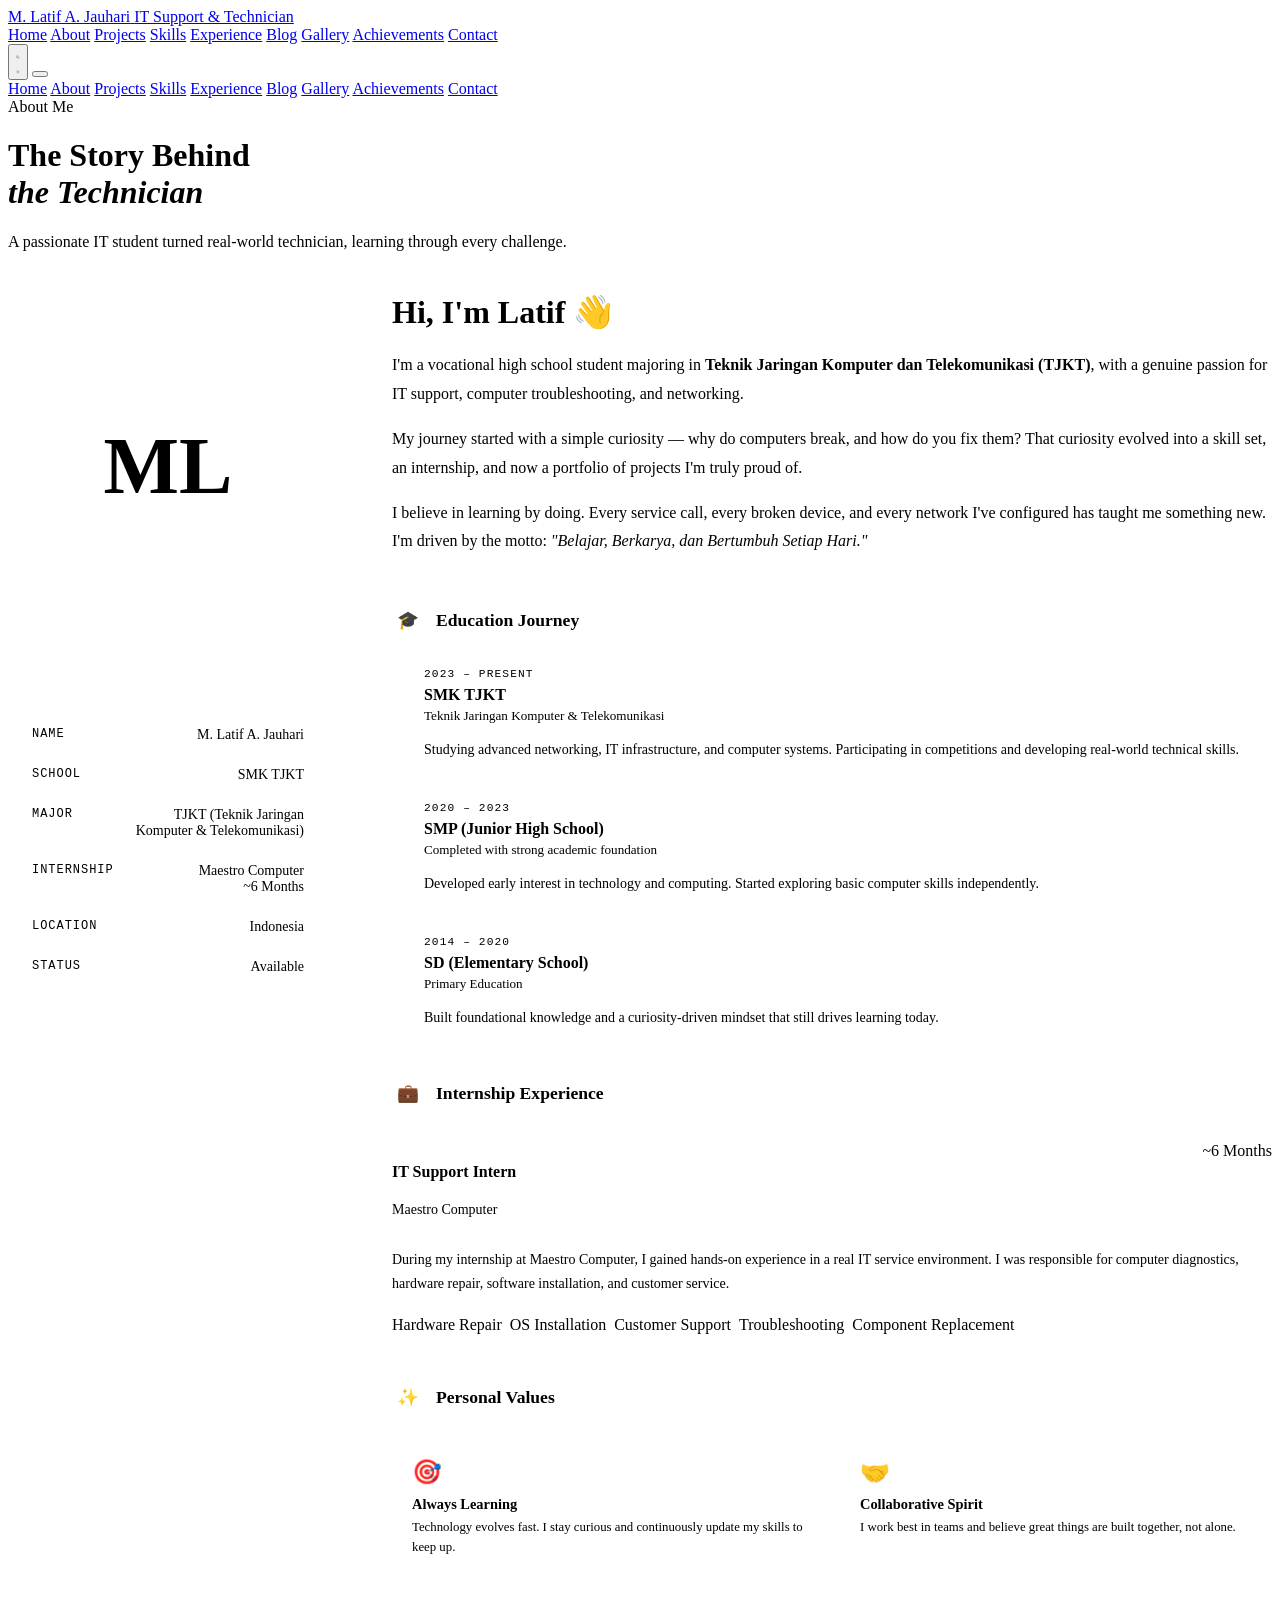
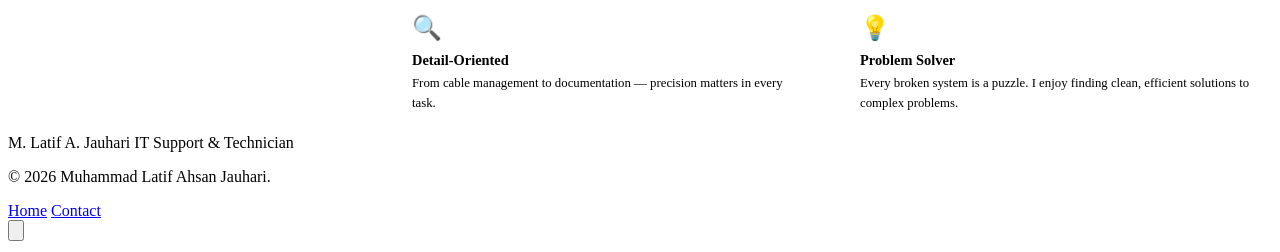
==== about.html @ ea079a69 "Create about.html" ====
<!DOCTYPE html>
<html lang="id" data-theme="dark">
<head>
  <meta charset="UTF-8" />
  <meta name="viewport" content="width=device-width, initial-scale=1.0" />
  <title>About — Muhammad Latif Ahsan Jauhari</title>
  <link rel="stylesheet" href="assets/css/style.css" />
  <link rel="stylesheet" href="assets/css/animations.css" />
  <link rel="stylesheet" href="assets/css/theme.css" />
  <link rel="stylesheet" href="assets/css/responsive.css" />
  <script src="assets/js/theme.js"></script>
  <style>
    .about-grid {
      display: grid;
      grid-template-columns: 320px 1fr;
      gap: 4rem;
      align-items: start;
    }

    .about-image-wrap {
      position: sticky;
      top: 6rem;
    }

    .about-avatar {
      width: 100%;
      aspect-ratio: 4/5;
      background: linear-gradient(135deg, var(--bg-tertiary), var(--bg-secondary));
      border-radius: var(--radius-xl);
      border: 1px solid var(--border-subtle);
      display: flex;
      align-items: center;
      justify-content: center;
      font-family: 'Cormorant Garamond', serif;
      font-size: 5rem;
      font-weight: 600;
      color: var(--accent-blue);
      margin-bottom: 1.5rem;
      box-shadow: var(--shadow-md), 0 0 40px var(--accent-blue-glow);
    }

    .about-quick-info {
      background: var(--bg-card);
      border: 1px solid var(--border-subtle);
      border-radius: var(--radius-lg);
      padding: 1.5rem;
    }

    .info-row {
      display: flex;
      justify-content: space-between;
      align-items: flex-start;
      padding: 0.75rem 0;
      border-bottom: 1px solid var(--border-subtle);
    }

    .info-row:last-child { border-bottom: none; }

    .info-label {
      font-size: 0.75rem;
      color: var(--text-muted);
      text-transform: uppercase;
      letter-spacing: 0.08em;
      font-family: 'DM Mono', monospace;
    }

    .info-value {
      font-size: 0.875rem;
      color: var(--text-primary);
      font-weight: 500;
      text-align: right;
    }

    /* Timeline */
    .timeline {
      position: relative;
      padding-left: 2rem;
    }

    .timeline::before {
      content: '';
      position: absolute;
      left: 0.5rem;
      top: 0;
      bottom: 0;
      width: 1px;
      background: var(--border-subtle);
    }

    .timeline-item {
      position: relative;
      margin-bottom: 2.5rem;
    }

    .timeline-item::before {
      content: '';
      position: absolute;
      left: -1.65rem;
      top: 0.35rem;
      width: 10px;
      height: 10px;
      border-radius: 50%;
      background: var(--accent-blue);
      border: 2px solid var(--bg-primary);
      box-shadow: 0 0 12px var(--accent-blue-glow);
    }

    .timeline-date {
      font-family: 'DM Mono', monospace;
      font-size: 0.7rem;
      letter-spacing: 0.1em;
      color: var(--accent-blue);
      text-transform: uppercase;
      margin-bottom: 0.375rem;
    }

    .timeline-title {
      font-size: 1rem;
      font-weight: 600;
      color: var(--text-primary);
      margin-bottom: 0.25rem;
    }

    .timeline-sub {
      font-size: 0.82rem;
      color: var(--text-secondary);
      margin-bottom: 0.625rem;
    }

    .timeline-desc {
      font-size: 0.875rem;
      color: var(--text-secondary);
      line-height: 1.7;
    }

    /* Values */
    .values-grid {
      display: grid;
      grid-template-columns: repeat(2, 1fr);
      gap: 1rem;
    }

    .value-card {
      background: var(--bg-card);
      border: 1px solid var(--border-subtle);
      border-radius: var(--radius-md);
      padding: 1.25rem;
      transition: all var(--transition-smooth);
    }

    .value-card:hover {
      border-color: var(--border-accent);
      transform: translateY(-3px);
    }

    .value-icon {
      font-size: 1.5rem;
      margin-bottom: 0.625rem;
    }

    .value-title {
      font-size: 0.9rem;
      font-weight: 600;
      color: var(--text-primary);
      margin-bottom: 0.25rem;
    }

    .value-desc {
      font-size: 0.8rem;
      color: var(--text-secondary);
      line-height: 1.6;
    }

    @media (max-width: 1024px) {
      .about-grid { grid-template-columns: 1fr; }
      .about-image-wrap { position: static; }
      .about-avatar { max-width: 320px; margin: 0 auto 1.5rem; }
    }

    @media (max-width: 540px) {
      .values-grid { grid-template-columns: 1fr; }
    }
  </style>
</head>
<body>

  <div class="scroll-progress" id="scrollProgress"></div>

  <!-- NAVBAR -->
  <nav class="navbar" id="navbar">
    <div class="navbar-inner">
      <a href="index.html" class="navbar-logo">
        <span class="logo-name">M. Latif A. Jauhari</span>
        <span class="logo-title">IT Support & Technician</span>
      </a>
      <div class="navbar-menu">
        <a href="index.html" class="nav-link">Home</a>
        <a href="about.html" class="nav-link active">About</a>
        <a href="projects.html" class="nav-link">Projects</a>
        <a href="skills.html" class="nav-link">Skills</a>
        <a href="experience.html" class="nav-link">Experience</a>
        <a href="blog.html" class="nav-link">Blog</a>
        <a href="gallery.html" class="nav-link">Gallery</a>
        <a href="achievements.html" class="nav-link">Achievements</a>
        <a href="contact.html" class="nav-link">Contact</a>
      </div>
      <div class="navbar-actions">
        <button class="theme-toggle" aria-label="Toggle theme">
          <svg class="icon-moon" viewBox="0 0 24 24" fill="none" stroke="currentColor" stroke-width="1.5"><path d="M21 12.79A9 9 0 1 1 11.21 3 7 7 0 0 0 21 12.79z"/></svg>
          <svg class="icon-sun" viewBox="0 0 24 24" fill="none" stroke="currentColor" stroke-width="1.5"><circle cx="12" cy="12" r="5"/><line x1="12" y1="1" x2="12" y2="3"/><line x1="12" y1="21" x2="12" y2="23"/><line x1="4.22" y1="4.22" x2="5.64" y2="5.64"/><line x1="18.36" y1="18.36" x2="19.78" y2="19.78"/><line x1="1" y1="12" x2="3" y2="12"/><line x1="21" y1="12" x2="23" y2="12"/><line x1="4.22" y1="19.78" x2="5.64" y2="18.36"/><line x1="18.36" y1="5.64" x2="19.78" y2="4.22"/></svg>
        </button>
        <button class="hamburger" id="hamburger"><span></span><span></span><span></span></button>
      </div>
    </div>
  </nav>

  <div class="mobile-menu" id="mobileMenu">
    <a href="index.html" class="mobile-nav-link">Home</a>
    <a href="about.html" class="mobile-nav-link active">About</a>
    <a href="projects.html" class="mobile-nav-link">Projects</a>
    <a href="skills.html" class="mobile-nav-link">Skills</a>
    <a href="experience.html" class="mobile-nav-link">Experience</a>
    <a href="blog.html" class="mobile-nav-link">Blog</a>
    <a href="gallery.html" class="mobile-nav-link">Gallery</a>
    <a href="achievements.html" class="mobile-nav-link">Achievements</a>
    <a href="contact.html" class="mobile-nav-link">Contact</a>
  </div>

  <!-- PAGE HEADER -->
  <div class="page-header">
    <div class="container">
      <span class="page-header-eyebrow">About Me</span>
      <h1 class="page-header-title">The Story Behind<br /><em>the Technician</em></h1>
      <p class="page-header-subtitle">A passionate IT student turned real-world technician, learning through every challenge.</p>
    </div>
  </div>

  <!-- MAIN CONTENT -->
  <section class="section">
    <div class="container">
      <div class="about-grid">

        <!-- LEFT: Image + Quick Info -->
        <div class="about-image-wrap reveal">
          <div class="about-avatar">ML</div>

          <div class="about-quick-info">
            <div class="info-row">
              <span class="info-label">Name</span>
              <span class="info-value">M. Latif A. Jauhari</span>
            </div>
            <div class="info-row">
              <span class="info-label">School</span>
              <span class="info-value">SMK TJKT</span>
            </div>
            <div class="info-row">
              <span class="info-label">Major</span>
              <span class="info-value">TJKT (Teknik Jaringan<br/>Komputer & Telekomunikasi)</span>
            </div>
            <div class="info-row">
              <span class="info-label">Internship</span>
              <span class="info-value">Maestro Computer<br/>~6 Months</span>
            </div>
            <div class="info-row">
              <span class="info-label">Location</span>
              <span class="info-value">Indonesia</span>
            </div>
            <div class="info-row">
              <span class="info-label">Status</span>
              <span class="info-value">
                <span class="badge">Available</span>
              </span>
            </div>
          </div>
        </div>

        <!-- RIGHT: Content -->
        <div>
          <!-- Introduction -->
          <div class="reveal" style="margin-bottom:3rem;">
            <h2 style="font-family:'Cormorant Garamond',serif;font-size:2rem;font-weight:600;color:var(--text-primary);margin-bottom:1.25rem;">Hi, I'm Latif 👋</h2>
            <p style="color:var(--text-secondary);line-height:1.8;margin-bottom:1rem;font-size:1rem;">
              I'm a vocational high school student majoring in <strong style="color:var(--text-primary);">Teknik Jaringan Komputer dan Telekomunikasi (TJKT)</strong>, with a genuine passion for IT support, computer troubleshooting, and networking.
            </p>
            <p style="color:var(--text-secondary);line-height:1.8;margin-bottom:1rem;font-size:1rem;">
              My journey started with a simple curiosity — why do computers break, and how do you fix them? That curiosity evolved into a skill set, an internship, and now a portfolio of projects I'm truly proud of.
            </p>
            <p style="color:var(--text-secondary);line-height:1.8;font-size:1rem;">
              I believe in learning by doing. Every service call, every broken device, and every network I've configured has taught me something new. I'm driven by the motto: <em style="color:var(--accent-blue);">"Belajar, Berkarya, dan Bertumbuh Setiap Hari."</em>
            </p>
          </div>

          <div class="divider"></div>

          <!-- Education Timeline -->
          <div class="reveal" style="margin-bottom:3rem;">
            <h3 style="font-size:1.1rem;font-weight:600;color:var(--text-primary);margin-bottom:2rem;display:flex;align-items:center;gap:0.75rem;">
              <span style="width:32px;height:32px;background:var(--accent-blue-dim);border-radius:8px;display:flex;align-items:center;justify-content:center;">🎓</span>
              Education Journey
            </h3>
            <div class="timeline">
              <div class="timeline-item">
                <div class="timeline-date">2023 – Present</div>
                <div class="timeline-title">SMK TJKT</div>
                <div class="timeline-sub">Teknik Jaringan Komputer & Telekomunikasi</div>
                <p class="timeline-desc">Studying advanced networking, IT infrastructure, and computer systems. Participating in competitions and developing real-world technical skills.</p>
              </div>
              <div class="timeline-item">
                <div class="timeline-date">2020 – 2023</div>
                <div class="timeline-title">SMP (Junior High School)</div>
                <div class="timeline-sub">Completed with strong academic foundation</div>
                <p class="timeline-desc">Developed early interest in technology and computing. Started exploring basic computer skills independently.</p>
              </div>
              <div class="timeline-item">
                <div class="timeline-date">2014 – 2020</div>
                <div class="timeline-title">SD (Elementary School)</div>
                <div class="timeline-sub">Primary Education</div>
                <p class="timeline-desc">Built foundational knowledge and a curiosity-driven mindset that still drives learning today.</p>
              </div>
            </div>
          </div>

          <div class="divider"></div>

          <!-- Internship -->
          <div class="reveal" style="margin-bottom:3rem;">
            <h3 style="font-size:1.1rem;font-weight:600;color:var(--text-primary);margin-bottom:2rem;display:flex;align-items:center;gap:0.75rem;">
              <span style="width:32px;height:32px;background:var(--accent-blue-dim);border-radius:8px;display:flex;align-items:center;justify-content:center;">💼</span>
              Internship Experience
            </h3>
            <div class="card" style="border-color:var(--border-accent);">
              <div style="display:flex;justify-content:space-between;align-items:flex-start;flex-wrap:wrap;gap:1rem;margin-bottom:1rem;">
                <div>
                  <h4 style="font-size:1rem;font-weight:600;color:var(--text-primary);">IT Support Intern</h4>
                  <p style="font-size:0.875rem;color:var(--accent-blue);font-weight:500;">Maestro Computer</p>
                </div>
                <span class="badge badge-warm">~6 Months</span>
              </div>
              <p style="font-size:0.875rem;color:var(--text-secondary);line-height:1.7;margin-bottom:1.25rem;">
                During my internship at Maestro Computer, I gained hands-on experience in a real IT service environment. I was responsible for computer diagnostics, hardware repair, software installation, and customer service.
              </p>
              <div style="display:flex;flex-wrap:wrap;gap:0.5rem;">
                <span class="badge">Hardware Repair</span>
                <span class="badge">OS Installation</span>
                <span class="badge">Customer Support</span>
                <span class="badge">Troubleshooting</span>
                <span class="badge">Component Replacement</span>
              </div>
            </div>
          </div>

          <div class="divider"></div>

          <!-- Personal Values -->
          <div class="reveal">
            <h3 style="font-size:1.1rem;font-weight:600;color:var(--text-primary);margin-bottom:1.5rem;display:flex;align-items:center;gap:0.75rem;">
              <span style="width:32px;height:32px;background:var(--accent-blue-dim);border-radius:8px;display:flex;align-items:center;justify-content:center;">✨</span>
              Personal Values
            </h3>
            <div class="values-grid">
              <div class="value-card">
                <div class="value-icon">🎯</div>
                <div class="value-title">Always Learning</div>
                <div class="value-desc">Technology evolves fast. I stay curious and continuously update my skills to keep up.</div>
              </div>
              <div class="value-card">
                <div class="value-icon">🤝</div>
                <div class="value-title">Collaborative Spirit</div>
                <div class="value-desc">I work best in teams and believe great things are built together, not alone.</div>
              </div>
              <div class="value-card">
                <div class="value-icon">🔍</div>
                <div class="value-title">Detail-Oriented</div>
                <div class="value-desc">From cable management to documentation — precision matters in every task.</div>
              </div>
              <div class="value-card">
                <div class="value-icon">💡</div>
                <div class="value-title">Problem Solver</div>
                <div class="value-desc">Every broken system is a puzzle. I enjoy finding clean, efficient solutions to complex problems.</div>
              </div>
            </div>
          </div>
        </div>
      </div>
    </div>
  </section>

  <!-- FOOTER -->
  <footer class="footer">
    <div class="container">
      <div class="footer-inner">
        <div class="navbar-logo">
          <span class="logo-name">M. Latif A. Jauhari</span>
          <span class="logo-title">IT Support & Technician</span>
        </div>
        <p class="footer-copy">© 2026 Muhammad Latif Ahsan Jauhari.</p>
        <div class="footer-links">
          <a href="index.html">Home</a>
          <a href="contact.html">Contact</a>
        </div>
      </div>
    </div>
  </footer>

  <button class="back-to-top" id="backToTop" aria-label="Back to top">
    <svg viewBox="0 0 24 24" fill="none" stroke="currentColor" stroke-width="2"><path d="M18 15l-6-6-6 6"/></svg>
  </button>

  <script src="assets/js/navbar.js"></script>
  <script src="assets/js/main.js"></script>
  <script src="assets/js/theme.js"></script>
</body>
</html>
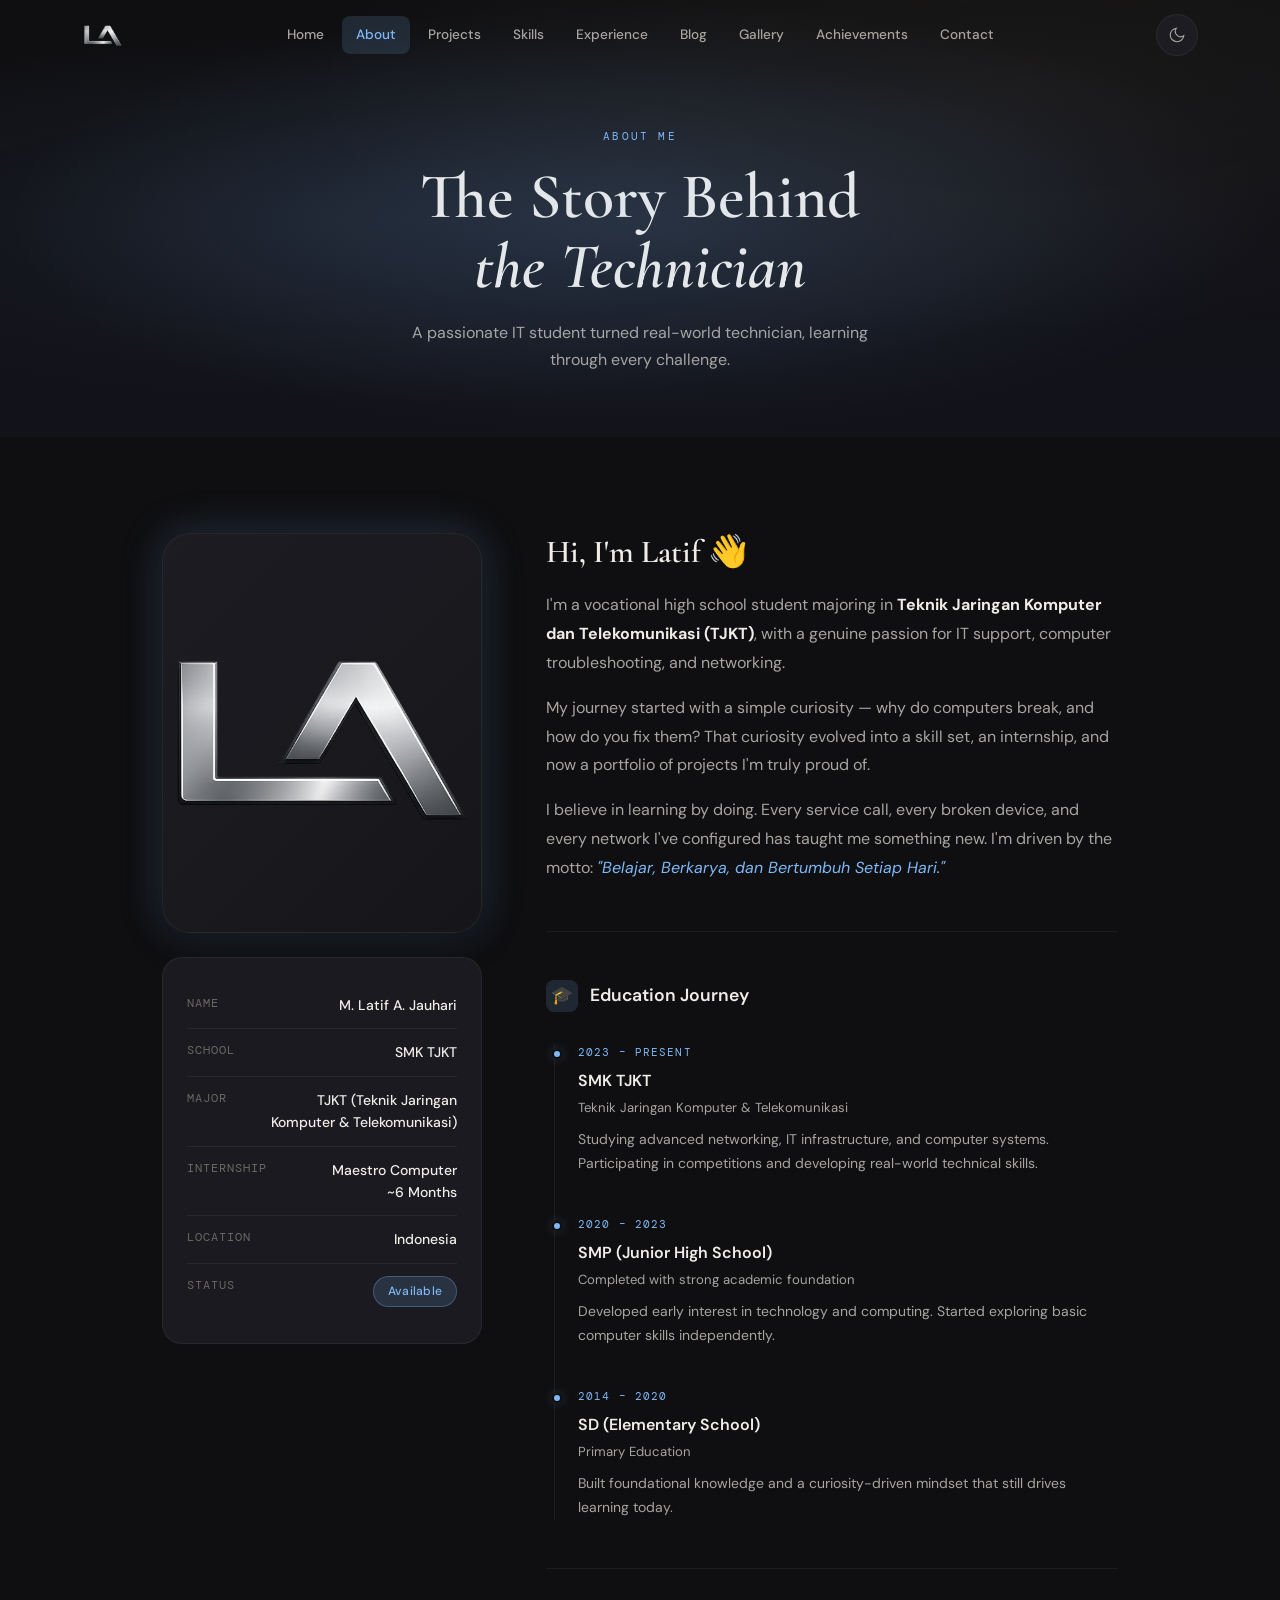
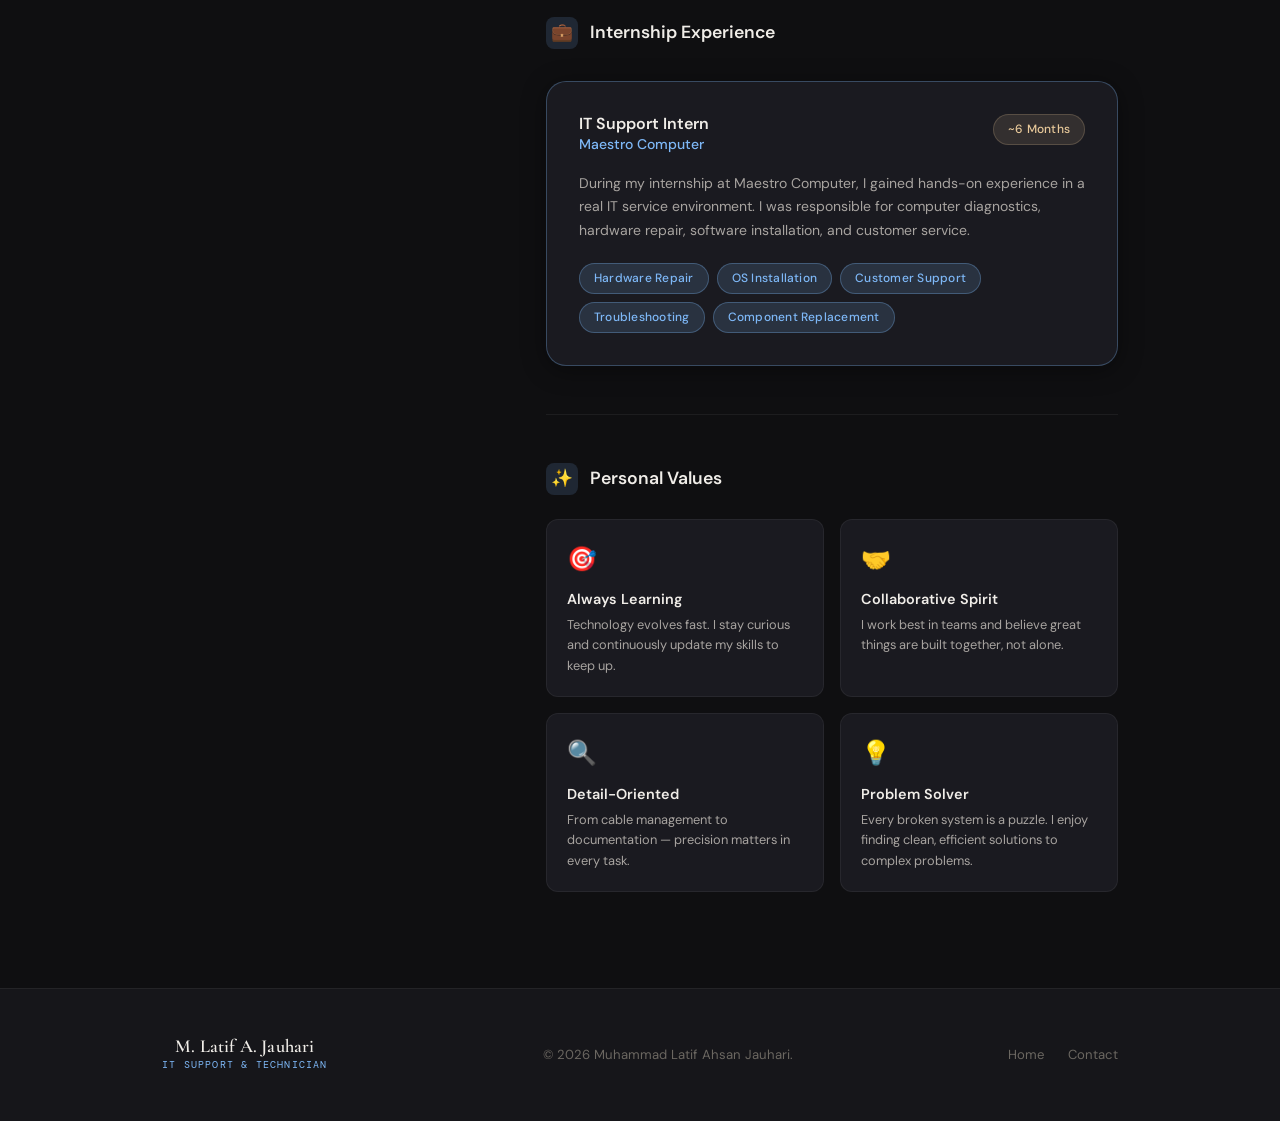
==== commit 471f5b52: "Update about.html" ====
--- a/about.html
+++ b/about.html
@@ -190,8 +190,7 @@
   <nav class="navbar" id="navbar">
     <div class="navbar-inner">
       <a href="index.html" class="navbar-logo">
-        <span class="logo-name">M. Latif A. Jauhari</span>
-        <span class="logo-title">IT Support & Technician</span>
+         <img src="assets/img/logo.png" alt="LA Logo" class="navbar-logo-img">
       </a>
       <div class="navbar-menu">
         <a href="index.html" class="nav-link">Home</a>
@@ -242,8 +241,9 @@
 
         <!-- LEFT: Image + Quick Info -->
         <div class="about-image-wrap reveal">
-          <div class="about-avatar">ML</div>
-
+          <div class="about-avatar">
+               <img src="assets/img/logo.png" alt="Muhammad Latif Ahsan Jauhari">
+          </div>
           <div class="about-quick-info">
             <div class="info-row">
               <span class="info-label">Name</span>
--- a/assets/css/style.css
+++ b/assets/css/style.css
@@ -0,0 +1,1011 @@
+/* ============================================
+   STYLE.CSS - Base & Components
+   Muhammad Latif Ahsan Jauhari Portfolio
+============================================ */
+
+@import url('https://fonts.googleapis.com/css2?family=Cormorant+Garamond:ital,wght@0,300;0,400;0,500;0,600;0,700;1,300;1,400&family=DM+Sans:ital,opsz,wght@0,9..40,300;0,9..40,400;0,9..40,500;0,9..40,600;1,9..40,300&family=DM+Mono:wght@300;400;500&display=swap');
+
+/* ============================================
+   CSS VARIABLES
+============================================ */
+:root {
+  /* Dark Mode (Default) */
+  --bg-primary: #0f0f11;
+  --bg-secondary: #16161a;
+  --bg-tertiary: #1c1c22;
+  --bg-card: #1a1a20;
+  --bg-glass: rgba(26, 26, 32, 0.7);
+
+  --text-primary: #f0ede8;
+  --text-secondary: #a8a4a0;
+  --text-muted: #6b6761;
+  --text-accent: #7eb8f7;
+
+  --accent-blue: #7eb8f7;
+  --accent-blue-dim: rgba(126, 184, 247, 0.15);
+  --accent-blue-glow: rgba(126, 184, 247, 0.25);
+  --accent-warm: #e8c99a;
+  --accent-warm-dim: rgba(232, 201, 154, 0.12);
+
+  --border-subtle: rgba(255, 255, 255, 0.06);
+  --border-medium: rgba(255, 255, 255, 0.1);
+  --border-accent: rgba(126, 184, 247, 0.3);
+
+  --shadow-sm: 0 2px 12px rgba(0, 0, 0, 0.3);
+  --shadow-md: 0 8px 32px rgba(0, 0, 0, 0.4);
+  --shadow-lg: 0 20px 60px rgba(0, 0, 0, 0.5);
+  --shadow-accent: 0 0 40px rgba(126, 184, 247, 0.1);
+  --shadow-card: 0 4px 24px rgba(0, 0, 0, 0.4);
+
+  --gradient-hero: radial-gradient(ellipse at 30% 50%, rgba(126, 184, 247, 0.08) 0%, transparent 60%),
+                   radial-gradient(ellipse at 80% 20%, rgba(232, 201, 154, 0.05) 0%, transparent 50%),
+                   linear-gradient(180deg, #0f0f11 0%, #12121a 100%);
+  --gradient-card: linear-gradient(135deg, rgba(255,255,255,0.04) 0%, rgba(255,255,255,0.01) 100%);
+  --gradient-accent: linear-gradient(135deg, #7eb8f7, #a8d4ff);
+
+  --navbar-bg: rgba(15, 15, 17, 0.85);
+  --blur-strength: blur(20px);
+  --radius-sm: 8px;
+  --radius-md: 12px;
+  --radius-lg: 20px;
+  --radius-xl: 28px;
+
+  --transition-fast: 0.2s cubic-bezier(0.4, 0, 0.2, 1);
+  --transition-smooth: 0.4s cubic-bezier(0.4, 0, 0.2, 1);
+  --transition-slow: 0.6s cubic-bezier(0.4, 0, 0.2, 1);
+}
+
+[data-theme="light"] {
+  --bg-primary: #fafafa;
+  --bg-secondary: #f4f4f6;
+  --bg-tertiary: #ededf0;
+  --bg-card: #ffffff;
+  --bg-glass: rgba(255, 255, 255, 0.8);
+
+  --text-primary: #1a1a24;
+  --text-secondary: #5c5c6e;
+  --text-muted: #9898a8;
+  --text-accent: #2c7be5;
+
+  --accent-blue: #2c7be5;
+  --accent-blue-dim: rgba(44, 123, 229, 0.08);
+  --accent-blue-glow: rgba(44, 123, 229, 0.15);
+  --accent-warm: #b8872a;
+  --accent-warm-dim: rgba(184, 135, 42, 0.08);
+
+  --border-subtle: rgba(0, 0, 0, 0.06);
+  --border-medium: rgba(0, 0, 0, 0.1);
+  --border-accent: rgba(44, 123, 229, 0.25);
+
+  --shadow-sm: 0 2px 12px rgba(0, 0, 0, 0.06);
+  --shadow-md: 0 8px 32px rgba(0, 0, 0, 0.1);
+  --shadow-lg: 0 20px 60px rgba(0, 0, 0, 0.12);
+  --shadow-accent: 0 0 40px rgba(44, 123, 229, 0.08);
+  --shadow-card: 0 4px 24px rgba(0, 0, 0, 0.08), 0 1px 4px rgba(0,0,0,0.04);
+
+  --gradient-hero: radial-gradient(ellipse at 30% 50%, rgba(44, 123, 229, 0.06) 0%, transparent 60%),
+                   radial-gradient(ellipse at 80% 20%, rgba(184, 135, 42, 0.04) 0%, transparent 50%),
+                   linear-gradient(180deg, #fafafa 0%, #f4f4f6 100%);
+  --gradient-card: linear-gradient(135deg, rgba(255,255,255,0.9) 0%, rgba(255,255,255,0.6) 100%);
+  --gradient-accent: linear-gradient(135deg, #2c7be5, #5b9ef7);
+
+  --navbar-bg: rgba(250, 250, 250, 0.9);
+}
+
+/* ============================================
+   RESET & BASE
+============================================ */
+*, *::before, *::after {
+  box-sizing: border-box;
+  margin: 0;
+  padding: 0;
+}
+
+html {
+  scroll-behavior: smooth;
+  font-size: 16px;
+  -webkit-text-size-adjust: 100%;
+}
+
+body {
+  font-family: 'DM Sans', sans-serif;
+  background-color: var(--bg-primary);
+  color: var(--text-primary);
+  line-height: 1.6;
+  overflow-x: hidden;
+  transition: background-color var(--transition-smooth), color var(--transition-smooth);
+  -webkit-font-smoothing: antialiased;
+  -moz-osx-font-smoothing: grayscale;
+}
+
+body.no-scroll { overflow: hidden; }
+
+img {
+  max-width: 100%;
+  height: auto;
+  display: block;
+}
+
+a {
+  color: inherit;
+  text-decoration: none;
+}
+
+ul, ol { list-style: none; }
+
+button {
+  cursor: pointer;
+  border: none;
+  background: none;
+  font-family: inherit;
+}
+
+input, textarea, select {
+  font-family: inherit;
+}
+
+/* ============================================
+   TYPOGRAPHY
+============================================ */
+.font-display {
+  font-family: 'Cormorant Garamond', Georgia, serif;
+}
+
+.font-mono {
+  font-family: 'DM Mono', monospace;
+}
+
+h1, h2, h3, h4, h5 {
+  line-height: 1.2;
+  font-weight: 600;
+}
+
+.text-xs { font-size: 0.75rem; }
+.text-sm { font-size: 0.875rem; }
+.text-base { font-size: 1rem; }
+.text-lg { font-size: 1.125rem; }
+.text-xl { font-size: 1.25rem; }
+.text-2xl { font-size: 1.5rem; }
+.text-3xl { font-size: 1.875rem; }
+.text-4xl { font-size: 2.25rem; }
+.text-5xl { font-size: 3rem; }
+.text-6xl { font-size: 3.75rem; }
+
+/* ============================================
+   LAYOUT UTILITIES
+============================================ */
+.container {
+  max-width: 1180px;
+  margin: 0 auto;
+  padding: 0 2rem;
+}
+
+.container-sm {
+  max-width: 780px;
+  margin: 0 auto;
+  padding: 0 2rem;
+}
+
+.section {
+  padding: 6rem 0;
+}
+
+.section-sm { padding: 4rem 0; }
+
+.grid-2 {
+  display: grid;
+  grid-template-columns: repeat(2, 1fr);
+  gap: 2rem;
+}
+
+.grid-3 {
+  display: grid;
+  grid-template-columns: repeat(3, 1fr);
+  gap: 2rem;
+}
+
+.grid-4 {
+  display: grid;
+  grid-template-columns: repeat(4, 1fr);
+  gap: 1.5rem;
+}
+
+.flex { display: flex; }
+.flex-center { display: flex; align-items: center; justify-content: center; }
+.flex-between { display: flex; align-items: center; justify-content: space-between; }
+.flex-col { display: flex; flex-direction: column; }
+.gap-1 { gap: 0.5rem; }
+.gap-2 { gap: 1rem; }
+.gap-3 { gap: 1.5rem; }
+.gap-4 { gap: 2rem; }
+
+.text-center { text-align: center; }
+.text-right { text-align: right; }
+
+/* ============================================
+   SECTION HEADER
+============================================ */
+.section-header {
+  text-align: center;
+  margin-bottom: 4rem;
+}
+
+.section-eyebrow {
+  font-family: 'DM Mono', monospace;
+  font-size: 0.75rem;
+  font-weight: 500;
+  letter-spacing: 0.15em;
+  text-transform: uppercase;
+  color: var(--accent-blue);
+  margin-bottom: 1rem;
+  display: block;
+}
+
+.section-title {
+  font-family: 'Cormorant Garamond', serif;
+  font-size: clamp(2rem, 4vw, 3rem);
+  font-weight: 600;
+  color: var(--text-primary);
+  margin-bottom: 1rem;
+  line-height: 1.2;
+}
+
+.section-subtitle {
+  font-size: 1rem;
+  color: var(--text-secondary);
+  max-width: 520px;
+  margin: 0 auto;
+  line-height: 1.7;
+}
+
+/* ============================================
+   CARDS
+============================================ */
+.card {
+  background: var(--bg-card);
+  border: 1px solid var(--border-subtle);
+  border-radius: var(--radius-lg);
+  padding: 2rem;
+  box-shadow: var(--shadow-card);
+  transition: transform var(--transition-smooth), box-shadow var(--transition-smooth), border-color var(--transition-smooth);
+}
+
+.card:hover {
+  transform: translateY(-4px);
+  box-shadow: var(--shadow-md);
+  border-color: var(--border-medium);
+}
+
+.card-glass {
+  background: var(--bg-glass);
+  backdrop-filter: var(--blur-strength);
+  -webkit-backdrop-filter: var(--blur-strength);
+  border: 1px solid var(--border-subtle);
+  border-radius: var(--radius-lg);
+}
+
+/* ============================================
+   BUTTONS
+============================================ */
+.btn {
+  display: inline-flex;
+  align-items: center;
+  gap: 0.625rem;
+  padding: 0.875rem 2rem;
+  border-radius: 100px;
+  font-size: 0.9rem;
+  font-weight: 500;
+  letter-spacing: 0.01em;
+  transition: all var(--transition-smooth);
+  cursor: pointer;
+  white-space: nowrap;
+  position: relative;
+  overflow: hidden;
+}
+
+.btn::before {
+  content: '';
+  position: absolute;
+  inset: 0;
+  opacity: 0;
+  transition: opacity var(--transition-fast);
+}
+
+.btn:hover::before { opacity: 1; }
+
+.btn-primary {
+  background: var(--accent-blue);
+  color: #fff;
+  box-shadow: 0 4px 20px var(--accent-blue-glow);
+}
+
+.btn-primary::before {
+  background: rgba(255, 255, 255, 0.1);
+}
+
+.btn-primary:hover {
+  transform: translateY(-2px);
+  box-shadow: 0 8px 30px var(--accent-blue-glow);
+}
+
+.btn-outline {
+  background: transparent;
+  color: var(--text-primary);
+  border: 1px solid var(--border-medium);
+}
+
+.btn-outline::before {
+  background: var(--accent-blue-dim);
+}
+
+.btn-outline:hover {
+  border-color: var(--accent-blue);
+  color: var(--accent-blue);
+  transform: translateY(-2px);
+}
+
+.btn-ghost {
+  background: var(--accent-blue-dim);
+  color: var(--accent-blue);
+  border: 1px solid var(--accent-blue-dim);
+}
+
+.btn-ghost:hover {
+  background: var(--accent-blue);
+  color: #fff;
+  transform: translateY(-2px);
+}
+
+.btn-sm {
+  padding: 0.625rem 1.25rem;
+  font-size: 0.8rem;
+}
+
+.btn-lg {
+  padding: 1.1rem 2.5rem;
+  font-size: 1rem;
+}
+
+/* ============================================
+   BADGE / TAG
+============================================ */
+.badge {
+  display: inline-flex;
+  align-items: center;
+  gap: 0.375rem;
+  padding: 0.3rem 0.875rem;
+  border-radius: 100px;
+  font-size: 0.75rem;
+  font-weight: 500;
+  letter-spacing: 0.02em;
+  background: var(--accent-blue-dim);
+  color: var(--accent-blue);
+  border: 1px solid var(--border-accent);
+}
+
+.badge-warm {
+  background: var(--accent-warm-dim);
+  color: var(--accent-warm);
+  border-color: rgba(232, 201, 154, 0.2);
+}
+
+/* ============================================
+   NAVBAR
+============================================ */
+.navbar {
+  position: fixed;
+  top: 0;
+  left: 0;
+  right: 0;
+  z-index: 1000;
+  height: 70px;
+  display: flex;
+  align-items: center;
+  transition: all var(--transition-smooth);
+}
+
+.navbar.scrolled {
+  background: var(--navbar-bg);
+  backdrop-filter: var(--blur-strength);
+  -webkit-backdrop-filter: var(--blur-strength);
+  border-bottom: 1px solid var(--border-subtle);
+  box-shadow: var(--shadow-sm);
+}
+
+.navbar-inner {
+  display: flex;
+  align-items: center;
+  justify-content: space-between;
+  width: 100%;
+  max-width: 1180px;
+  margin: 0 auto;
+  padding: 0 2rem;
+}
+
+.navbar-logo {
+  display: flex;
+  flex-direction: column;
+  gap: 1px;
+}
+
+.logo-name {
+  font-family: 'Cormorant Garamond', serif;
+  font-size: 1.15rem;
+  font-weight: 600;
+  color: var(--text-primary);
+  letter-spacing: 0.01em;
+  line-height: 1;
+}
+
+.logo-title {
+  font-family: 'DM Mono', monospace;
+  font-size: 0.625rem;
+  color: var(--accent-blue);
+  letter-spacing: 0.12em;
+  text-transform: uppercase;
+}
+
+.navbar-menu {
+  display: flex;
+  align-items: center;
+  gap: 0.25rem;
+}
+
+.nav-link {
+  padding: 0.5rem 0.875rem;
+  font-size: 0.85rem;
+  font-weight: 500;
+  color: var(--text-secondary);
+  border-radius: var(--radius-sm);
+  transition: all var(--transition-fast);
+  position: relative;
+}
+
+.nav-link:hover, .nav-link.active {
+  color: var(--text-primary);
+  background: var(--accent-blue-dim);
+}
+
+.nav-link.active {
+  color: var(--accent-blue);
+}
+
+.navbar-actions {
+  display: flex;
+  align-items: center;
+  gap: 0.75rem;
+}
+
+.theme-toggle {
+  width: 42px;
+  height: 42px;
+  border-radius: 50%;
+  display: flex;
+  align-items: center;
+  justify-content: center;
+  background: var(--bg-tertiary);
+  border: 1px solid var(--border-subtle);
+  color: var(--text-secondary);
+  transition: all var(--transition-fast);
+  cursor: pointer;
+}
+
+.theme-toggle:hover {
+  background: var(--accent-blue-dim);
+  color: var(--accent-blue);
+  border-color: var(--border-accent);
+}
+
+.theme-toggle svg {
+  width: 18px;
+  height: 18px;
+  transition: transform var(--transition-smooth);
+}
+
+.theme-toggle:hover svg {
+  transform: rotate(20deg);
+}
+
+.hamburger {
+  display: none;
+  width: 42px;
+  height: 42px;
+  flex-direction: column;
+  align-items: center;
+  justify-content: center;
+  gap: 5px;
+  background: var(--bg-tertiary);
+  border: 1px solid var(--border-subtle);
+  border-radius: var(--radius-sm);
+  cursor: pointer;
+  transition: all var(--transition-fast);
+}
+
+.hamburger span {
+  display: block;
+  width: 20px;
+  height: 1.5px;
+  background: var(--text-primary);
+  border-radius: 2px;
+  transition: all var(--transition-smooth);
+  transform-origin: center;
+}
+
+.hamburger.open span:nth-child(1) { transform: translateY(6.5px) rotate(45deg); }
+.hamburger.open span:nth-child(2) { opacity: 0; transform: scaleX(0); }
+.hamburger.open span:nth-child(3) { transform: translateY(-6.5px) rotate(-45deg); }
+
+.mobile-menu {
+  display: none;
+  position: fixed;
+  top: 70px;
+  left: 0;
+  right: 0;
+  bottom: 0;
+  background: var(--bg-primary);
+  z-index: 999;
+  flex-direction: column;
+  padding: 2rem;
+  gap: 0.5rem;
+  overflow-y: auto;
+  transform: translateX(100%);
+  transition: transform var(--transition-smooth);
+}
+
+.mobile-menu.open {
+  transform: translateX(0);
+}
+
+.mobile-nav-link {
+  padding: 1rem 1.5rem;
+  font-size: 1rem;
+  font-weight: 500;
+  color: var(--text-secondary);
+  border-radius: var(--radius-md);
+  transition: all var(--transition-fast);
+  border: 1px solid transparent;
+  display: block;
+}
+
+.mobile-nav-link:hover, .mobile-nav-link.active {
+  background: var(--accent-blue-dim);
+  color: var(--accent-blue);
+  border-color: var(--border-accent);
+}
+
+/* ============================================
+   PAGE HEADER (inner pages)
+============================================ */
+.page-header {
+  padding: 8rem 0 4rem;
+  text-align: center;
+  background: var(--gradient-hero);
+  position: relative;
+  overflow: hidden;
+}
+
+.page-header::before {
+  content: '';
+  position: absolute;
+  top: 0; left: 0; right: 0; bottom: 0;
+  background: radial-gradient(ellipse at center, var(--accent-blue-dim) 0%, transparent 70%);
+  pointer-events: none;
+}
+
+.page-header-eyebrow {
+  font-family: 'DM Mono', monospace;
+  font-size: 0.7rem;
+  letter-spacing: 0.2em;
+  text-transform: uppercase;
+  color: var(--accent-blue);
+  margin-bottom: 1rem;
+  display: block;
+}
+
+.page-header-title {
+  font-family: 'Cormorant Garamond', serif;
+  font-size: clamp(2.5rem, 6vw, 4rem);
+  font-weight: 600;
+  color: var(--text-primary);
+  margin-bottom: 1rem;
+  line-height: 1.1;
+}
+
+.page-header-subtitle {
+  font-size: 1rem;
+  color: var(--text-secondary);
+  max-width: 500px;
+  margin: 0 auto;
+  line-height: 1.7;
+}
+
+/* ============================================
+   LOADING SCREEN
+============================================ */
+.loading-screen {
+  position: fixed;
+  inset: 0;
+  z-index: 9999;
+  background: var(--bg-primary);
+  display: flex;
+  flex-direction: column;
+  align-items: center;
+  justify-content: center;
+  gap: 2rem;
+  transition: opacity 0.6s ease, visibility 0.6s ease;
+}
+
+.loading-screen.hidden {
+  opacity: 0;
+  visibility: hidden;
+  pointer-events: none;
+}
+
+.loading-logo {
+  font-family: 'Cormorant Garamond', serif;
+  font-size: 2.5rem;
+  font-weight: 600;
+  color: var(--text-primary);
+  opacity: 0;
+  animation: loadFadeIn 0.6s ease 0.2s forwards;
+}
+
+.loading-bar-wrap {
+  width: 200px;
+  height: 1px;
+  background: var(--border-subtle);
+  border-radius: 2px;
+  overflow: hidden;
+  opacity: 0;
+  animation: loadFadeIn 0.6s ease 0.4s forwards;
+}
+
+.loading-bar {
+  height: 100%;
+  background: var(--accent-blue);
+  border-radius: 2px;
+  animation: loadProgress 1.2s ease 0.4s forwards;
+}
+
+@keyframes loadFadeIn {
+  to { opacity: 1; }
+}
+
+@keyframes loadProgress {
+  from { width: 0; }
+  to { width: 100%; }
+}
+
+/* ============================================
+   SCROLL PROGRESS
+============================================ */
+.scroll-progress {
+  position: fixed;
+  top: 0;
+  left: 0;
+  height: 2px;
+  background: var(--accent-blue);
+  z-index: 10000;
+  width: 0%;
+  transition: width 0.1s linear;
+  box-shadow: 0 0 8px var(--accent-blue-glow);
+}
+
+/* ============================================
+   BACK TO TOP
+============================================ */
+.back-to-top {
+  position: fixed;
+  bottom: 2rem;
+  right: 2rem;
+  width: 48px;
+  height: 48px;
+  background: var(--bg-card);
+  border: 1px solid var(--border-medium);
+  border-radius: 50%;
+  display: flex;
+  align-items: center;
+  justify-content: center;
+  color: var(--text-secondary);
+  box-shadow: var(--shadow-md);
+  cursor: pointer;
+  z-index: 500;
+  opacity: 0;
+  visibility: hidden;
+  transform: translateY(10px);
+  transition: all var(--transition-smooth);
+}
+
+.back-to-top.visible {
+  opacity: 1;
+  visibility: visible;
+  transform: translateY(0);
+}
+
+.back-to-top:hover {
+  background: var(--accent-blue);
+  color: #fff;
+  border-color: var(--accent-blue);
+  transform: translateY(-2px);
+}
+
+.back-to-top svg {
+  width: 20px;
+  height: 20px;
+}
+
+/* ============================================
+   FOOTER
+============================================ */
+.footer {
+  background: var(--bg-secondary);
+  border-top: 1px solid var(--border-subtle);
+  padding: 3rem 0;
+}
+
+.footer-inner {
+  display: flex;
+  align-items: center;
+  justify-content: space-between;
+  flex-wrap: wrap;
+  gap: 1.5rem;
+}
+
+.footer-brand .logo-name {
+  font-size: 1rem;
+}
+
+.footer-copy {
+  font-size: 0.82rem;
+  color: var(--text-muted);
+}
+
+.footer-links {
+  display: flex;
+  gap: 1.5rem;
+}
+
+.footer-links a {
+  font-size: 0.82rem;
+  color: var(--text-muted);
+  transition: color var(--transition-fast);
+}
+
+.footer-links a:hover {
+  color: var(--accent-blue);
+}
+
+.social-links {
+  display: flex;
+  gap: 0.75rem;
+}
+
+.social-link {
+  width: 40px;
+  height: 40px;
+  border-radius: 50%;
+  background: var(--bg-tertiary);
+  border: 1px solid var(--border-subtle);
+  display: flex;
+  align-items: center;
+  justify-content: center;
+  color: var(--text-muted);
+  transition: all var(--transition-fast);
+}
+
+.social-link:hover {
+  background: var(--accent-blue-dim);
+  color: var(--accent-blue);
+  border-color: var(--border-accent);
+  transform: translateY(-2px);
+}
+
+.social-link svg {
+  width: 18px;
+  height: 18px;
+}
+
+/* ============================================
+   DIVIDER
+============================================ */
+.divider {
+  height: 1px;
+  background: var(--border-subtle);
+  margin: 3rem 0;
+}
+
+/* ============================================
+   ANIMATE ON SCROLL (AOS base)
+============================================ */
+.reveal {
+  opacity: 0;
+  transform: translateY(30px);
+  transition: opacity 0.7s cubic-bezier(0.4, 0, 0.2, 1), transform 0.7s cubic-bezier(0.4, 0, 0.2, 1);
+}
+
+.reveal.revealed {
+  opacity: 1;
+  transform: translateY(0);
+}
+
+.reveal-delay-1 { transition-delay: 0.1s; }
+.reveal-delay-2 { transition-delay: 0.2s; }
+.reveal-delay-3 { transition-delay: 0.3s; }
+.reveal-delay-4 { transition-delay: 0.4s; }
+.reveal-delay-5 { transition-delay: 0.5s; }
+
+/* ============================================
+   STAT COUNTER
+============================================ */
+.stat-item {
+  text-align: center;
+}
+
+.stat-number {
+  font-family: 'Cormorant Garamond', serif;
+  font-size: 2.5rem;
+  font-weight: 600;
+  color: var(--text-primary);
+  line-height: 1;
+  display: block;
+}
+
+.stat-label {
+  font-size: 0.8rem;
+  color: var(--text-muted);
+  margin-top: 0.5rem;
+  letter-spacing: 0.05em;
+}
+
+/* ============================================
+   FILTER TABS
+============================================ */
+.filter-tabs {
+  display: flex;
+  gap: 0.5rem;
+  flex-wrap: wrap;
+  justify-content: center;
+  margin-bottom: 3rem;
+}
+
+.filter-btn {
+  padding: 0.5rem 1.25rem;
+  border-radius: 100px;
+  font-size: 0.82rem;
+  font-weight: 500;
+  color: var(--text-secondary);
+  border: 1px solid var(--border-subtle);
+  background: transparent;
+  transition: all var(--transition-fast);
+  cursor: pointer;
+}
+
+.filter-btn:hover, .filter-btn.active {
+  background: var(--accent-blue-dim);
+  color: var(--accent-blue);
+  border-color: var(--border-accent);
+}
+
+/* ============================================
+   MODAL
+============================================ */
+.modal-overlay {
+  position: fixed;
+  inset: 0;
+  z-index: 2000;
+  background: rgba(0, 0, 0, 0.85);
+  backdrop-filter: blur(8px);
+  -webkit-backdrop-filter: blur(8px);
+  display: flex;
+  align-items: center;
+  justify-content: center;
+  padding: 2rem;
+  opacity: 0;
+  visibility: hidden;
+  transition: all var(--transition-smooth);
+}
+
+.modal-overlay.open {
+  opacity: 1;
+  visibility: visible;
+}
+
+.modal-content {
+  background: var(--bg-card);
+  border: 1px solid var(--border-medium);
+  border-radius: var(--radius-xl);
+  max-width: 900px;
+  width: 100%;
+  max-height: 90vh;
+  overflow-y: auto;
+  transform: scale(0.95) translateY(20px);
+  transition: transform var(--transition-smooth);
+  box-shadow: var(--shadow-lg);
+}
+
+.modal-overlay.open .modal-content {
+  transform: scale(1) translateY(0);
+}
+
+.modal-close {
+  position: absolute;
+  top: 1.5rem;
+  right: 1.5rem;
+  width: 40px;
+  height: 40px;
+  border-radius: 50%;
+  background: var(--bg-tertiary);
+  display: flex;
+  align-items: center;
+  justify-content: center;
+  cursor: pointer;
+  color: var(--text-secondary);
+  border: 1px solid var(--border-subtle);
+  transition: all var(--transition-fast);
+}
+
+.modal-close:hover {
+  background: var(--accent-blue-dim);
+  color: var(--accent-blue);
+}
+
+/* Scrollbar */
+::-webkit-scrollbar { width: 6px; }
+::-webkit-scrollbar-track { background: var(--bg-secondary); }
+::-webkit-scrollbar-thumb { background: var(--border-medium); border-radius: 3px; }
+::-webkit-scrollbar-thumb:hover { background: var(--text-muted); }
+
+/* Focus outline */
+:focus-visible {
+  outline: 2px solid var(--accent-blue);
+  outline-offset: 3px;
+  border-radius: 4px;
+}
+
+/* Selection */
+::selection {
+  background: var(--accent-blue-dim);
+  color: var(--accent-blue);
+}
+
+/* Loading Logo */
+.loading-logo {
+  display: flex;
+  align-items: center;
+  justify-content: center;
+  margin-bottom: 1.5rem;
+}
+
+.loading-logo img {
+  width: 90px;
+  height: 90px;
+  object-fit: contain;
+
+  animation: logoFloat 2s ease-in-out infinite;
+  filter: drop-shadow(0 0 12px rgba(59,130,246,0.25));
+}
+/* Profile */
+.hero-profile-img{
+  width:100%;
+  height:100%;
+  object-fit:cover;
+  display:block;
+}
+
+/* Navbar Logo */
+.navbar-logo{
+  display:flex;
+  align-items:center;
+}
+
+.navbar-logo-img{
+  height:42px;
+  width:auto;
+  display:block;
+  object-fit:contain;
+  transition:all .3s ease;
+}
+
+.navbar-logo-img:hover{
+  transform:scale(1.05);
+}
--- a/assets/css/animations.css
+++ b/assets/css/animations.css
@@ -0,0 +1,380 @@
+/* ============================================
+   ANIMATIONS.CSS
+============================================ */
+
+/* ============================================
+   KEYFRAMES
+============================================ */
+@keyframes fadeUp {
+  from {
+    opacity: 0;
+    transform: translateY(40px);
+  }
+  to {
+    opacity: 1;
+    transform: translateY(0);
+  }
+}
+
+@keyframes fadeIn {
+  from { opacity: 0; }
+  to { opacity: 1; }
+}
+
+@keyframes fadeDown {
+  from {
+    opacity: 0;
+    transform: translateY(-20px);
+  }
+  to {
+    opacity: 1;
+    transform: translateY(0);
+  }
+}
+
+@keyframes scaleIn {
+  from {
+    opacity: 0;
+    transform: scale(0.9);
+  }
+  to {
+    opacity: 1;
+    transform: scale(1);
+  }
+}
+
+@keyframes slideRight {
+  from {
+    opacity: 0;
+    transform: translateX(-30px);
+  }
+  to {
+    opacity: 1;
+    transform: translateX(0);
+  }
+}
+
+@keyframes slideLeft {
+  from {
+    opacity: 0;
+    transform: translateX(30px);
+  }
+  to {
+    opacity: 1;
+    transform: translateX(0);
+  }
+}
+
+@keyframes pulse {
+  0%, 100% { opacity: 1; }
+  50% { opacity: 0.5; }
+}
+
+@keyframes float {
+  0%, 100% { transform: translateY(0); }
+  50% { transform: translateY(-12px); }
+}
+
+@keyframes floatSlow {
+  0%, 100% { transform: translateY(0) rotate(0deg); }
+  50% { transform: translateY(-8px) rotate(2deg); }
+}
+
+@keyframes shimmer {
+  0% { background-position: -200% center; }
+  100% { background-position: 200% center; }
+}
+
+@keyframes glow {
+  0%, 100% { box-shadow: 0 0 20px rgba(126, 184, 247, 0.2); }
+  50% { box-shadow: 0 0 40px rgba(126, 184, 247, 0.4); }
+}
+
+@keyframes progressFill {
+  from { width: 0; }
+  to { width: var(--target-width); }
+}
+
+@keyframes blink {
+  0%, 100% { opacity: 1; }
+  50% { opacity: 0; }
+}
+
+@keyframes rotateIn {
+  from {
+    opacity: 0;
+    transform: rotate(-5deg) scale(0.9);
+  }
+  to {
+    opacity: 1;
+    transform: rotate(0) scale(1);
+  }
+}
+
+@keyframes borderSpin {
+  from { transform: rotate(0deg); }
+  to { transform: rotate(360deg); }
+}
+
+@keyframes orb {
+  0%, 100% {
+    transform: translate(0, 0) scale(1);
+  }
+  33% {
+    transform: translate(30px, -40px) scale(1.05);
+  }
+  66% {
+    transform: translate(-20px, 20px) scale(0.95);
+  }
+}
+
+/* ============================================
+   HERO ANIMATIONS
+============================================ */
+.hero-eyebrow {
+  animation: fadeDown 0.7s cubic-bezier(0.4, 0, 0.2, 1) 0.3s both;
+}
+
+.hero-title {
+  animation: fadeUp 0.9s cubic-bezier(0.4, 0, 0.2, 1) 0.5s both;
+}
+
+.hero-subtitle {
+  animation: fadeUp 0.8s cubic-bezier(0.4, 0, 0.2, 1) 0.7s both;
+}
+
+.hero-tagline {
+  animation: fadeUp 0.8s cubic-bezier(0.4, 0, 0.2, 1) 0.85s both;
+}
+
+.hero-actions {
+  animation: fadeUp 0.8s cubic-bezier(0.4, 0, 0.2, 1) 1s both;
+}
+
+.hero-stats {
+  animation: fadeUp 0.8s cubic-bezier(0.4, 0, 0.2, 1) 1.15s both;
+}
+
+.hero-socials {
+  animation: fadeUp 0.8s cubic-bezier(0.4, 0, 0.2, 1) 1.3s both;
+}
+
+.hero-image-wrap {
+  animation: scaleIn 1s cubic-bezier(0.4, 0, 0.2, 1) 0.4s both;
+}
+
+/* ============================================
+   FLOAT EFFECTS
+============================================ */
+.float-element {
+  animation: float 4s ease-in-out infinite;
+}
+
+.float-slow {
+  animation: floatSlow 6s ease-in-out infinite;
+}
+
+/* ============================================
+   BACKGROUND ORBS
+============================================ */
+.bg-orb {
+  position: absolute;
+  border-radius: 50%;
+  filter: blur(80px);
+  pointer-events: none;
+  will-change: transform;
+}
+
+.bg-orb-1 {
+  width: 500px;
+  height: 500px;
+  background: radial-gradient(circle, rgba(126, 184, 247, 0.08) 0%, transparent 70%);
+  animation: orb 12s ease-in-out infinite;
+}
+
+.bg-orb-2 {
+  width: 350px;
+  height: 350px;
+  background: radial-gradient(circle, rgba(232, 201, 154, 0.05) 0%, transparent 70%);
+  animation: orb 16s ease-in-out infinite reverse;
+}
+
+/* ============================================
+   SHIMMER TEXT
+============================================ */
+.shimmer-text {
+  background: linear-gradient(
+    90deg,
+    var(--text-primary) 0%,
+    var(--accent-blue) 40%,
+    var(--text-primary) 80%
+  );
+  background-size: 200% auto;
+  -webkit-background-clip: text;
+  -webkit-text-fill-color: transparent;
+  background-clip: text;
+  animation: shimmer 4s linear infinite;
+}
+
+/* ============================================
+   SKILL PROGRESS ANIMATION
+============================================ */
+.skill-progress-bar {
+  height: 3px;
+  background: var(--border-subtle);
+  border-radius: 2px;
+  overflow: hidden;
+  margin-top: 1rem;
+}
+
+.skill-progress-fill {
+  height: 100%;
+  background: var(--gradient-accent);
+  border-radius: 2px;
+  width: 0;
+  transition: width 1.2s cubic-bezier(0.4, 0, 0.2, 1);
+}
+
+/* ============================================
+   PAGE TRANSITION
+============================================ */
+.page-transition {
+  animation: fadeIn 0.5s ease both;
+}
+
+/* ============================================
+   HOVER LIFT
+============================================ */
+.hover-lift {
+  transition: transform var(--transition-smooth);
+}
+
+.hover-lift:hover {
+  transform: translateY(-6px);
+}
+
+/* ============================================
+   SCROLL INDICATOR
+============================================ */
+.scroll-indicator {
+  display: flex;
+  flex-direction: column;
+  align-items: center;
+  gap: 0.5rem;
+  opacity: 0.5;
+  animation: fadeIn 1s ease 2s both;
+}
+
+.scroll-mouse {
+  width: 24px;
+  height: 38px;
+  border: 1.5px solid var(--text-muted);
+  border-radius: 12px;
+  position: relative;
+}
+
+.scroll-wheel {
+  width: 3px;
+  height: 6px;
+  background: var(--text-muted);
+  border-radius: 2px;
+  position: absolute;
+  top: 6px;
+  left: 50%;
+  transform: translateX(-50%);
+  animation: float 1.8s ease-in-out infinite;
+}
+
+.scroll-text {
+  font-size: 0.65rem;
+  letter-spacing: 0.12em;
+  text-transform: uppercase;
+  color: var(--text-muted);
+  font-family: 'DM Mono', monospace;
+}
+
+/* ============================================
+   READING PROGRESS BAR
+============================================ */
+.reading-progress {
+  position: fixed;
+  top: 70px;
+  left: 0;
+  height: 2px;
+  background: var(--accent-warm);
+  z-index: 999;
+  width: 0%;
+  transition: width 0.1s linear;
+}
+
+/* ============================================
+   STAGGER CHILDREN
+============================================ */
+.stagger-children > * {
+  opacity: 0;
+  transform: translateY(20px);
+}
+
+.stagger-children.triggered > *:nth-child(1) { animation: fadeUp 0.6s ease 0.0s forwards; }
+.stagger-children.triggered > *:nth-child(2) { animation: fadeUp 0.6s ease 0.1s forwards; }
+.stagger-children.triggered > *:nth-child(3) { animation: fadeUp 0.6s ease 0.2s forwards; }
+.stagger-children.triggered > *:nth-child(4) { animation: fadeUp 0.6s ease 0.3s forwards; }
+.stagger-children.triggered > *:nth-child(5) { animation: fadeUp 0.6s ease 0.4s forwards; }
+.stagger-children.triggered > *:nth-child(6) { animation: fadeUp 0.6s ease 0.5s forwards; }
+.stagger-children.triggered > *:nth-child(7) { animation: fadeUp 0.6s ease 0.6s forwards; }
+.stagger-children.triggered > *:nth-child(8) { animation: fadeUp 0.6s ease 0.7s forwards; }
+.stagger-children.triggered > *:nth-child(9) { animation: fadeUp 0.6s ease 0.8s forwards; }
+
+/* ============================================
+   CURSOR BLINK
+============================================ */
+.cursor-blink::after {
+  content: '|';
+  animation: blink 1s step-end infinite;
+  color: var(--accent-blue);
+  margin-left: 2px;
+}
+
+/* ============================================
+   GLOW ANIMATION
+============================================ */
+.glow-pulse {
+  animation: glow 3s ease-in-out infinite;
+}
+
+/* ============================================
+   NOTIFICATION / BADGE PULSE
+============================================ */
+.pulse-dot {
+  width: 8px;
+  height: 8px;
+  background: #4ade80;
+  border-radius: 50%;
+  position: relative;
+  display: inline-block;
+}
+
+.pulse-dot::before {
+  content: '';
+  position: absolute;
+  inset: -4px;
+  border-radius: 50%;
+  border: 1px solid #4ade80;
+  animation: pulse 2s ease-in-out infinite;
+}
+
+/* ============================================
+   REDUCE MOTION SUPPORT
+============================================ */
+@media (prefers-reduced-motion: reduce) {
+  *, *::before, *::after {
+    animation-duration: 0.01ms !important;
+    animation-iteration-count: 1 !important;
+    transition-duration: 0.01ms !important;
+  }
+
+  .reveal {
+    opacity: 1;
+    transform: none;
+  }
+}
--- a/assets/css/theme.css
+++ b/assets/css/theme.css
@@ -0,0 +1,33 @@
+/* ============================================
+   THEME.CSS - Theme transition overrides
+============================================ */
+
+/* Smooth global transition for theme switching */
+body,
+.navbar,
+.card,
+.btn,
+.badge,
+.social-link,
+.filter-btn,
+.mobile-menu,
+.footer,
+.page-header,
+input,
+textarea {
+  transition-property: background-color, background, color, border-color, box-shadow;
+  transition-duration: 0.35s;
+  transition-timing-function: cubic-bezier(0.4, 0, 0.2, 1);
+}
+
+/* Theme toggle icon swap */
+.icon-sun { display: none; }
+.icon-moon { display: block; }
+
+[data-theme="light"] .icon-sun { display: block; }
+[data-theme="light"] .icon-moon { display: none; }
+
+/* Theme transition flash prevention */
+.theme-transition * {
+  transition: none !important;
+}
--- a/assets/css/responsive.css
+++ b/assets/css/responsive.css
@@ -0,0 +1,373 @@
+/* ============================================
+   RESPONSIVE.CSS
+============================================ */
+
+/* ============================================
+   LARGE DESKTOP
+============================================ */
+@media (max-width: 1280px) {
+
+  .container {
+    max-width: 1020px;
+  }
+
+}
+
+/* ============================================
+   TABLET LANDSCAPE
+============================================ */
+@media (max-width: 1024px) {
+
+  /* Navbar */
+  .navbar-menu {
+    display: none;
+  }
+
+  .hamburger {
+    display: flex;
+  }
+
+  /* JANGAN display:flex */
+  .mobile-menu {
+    display: flex;
+  }
+
+  /* Grid */
+  .grid-3,
+  .grid-4 {
+    grid-template-columns: repeat(2, 1fr);
+  }
+
+  /* Hero */
+  .hero-grid {
+    grid-template-columns: 1fr;
+    text-align: center;
+    gap: 3rem;
+    justify-items: center;
+  }
+
+  .hero-content {
+    display: flex;
+    flex-direction: column;
+    align-items: center;
+    text-align: center;
+  }
+
+  .hero-image-wrap {
+    order: -1;
+    width: 100%;
+    display: flex;
+    justify-content: center;
+    align-items: center;
+  }
+
+  .hero-actions,
+  .hero-socials,
+  .hero-stats {
+    justify-content: center;
+  }
+
+  /* About */
+  .about-grid,
+  .contact-grid {
+    grid-template-columns: 1fr;
+  }
+
+  .about-image-col {
+    order: -1;
+  }
+
+  .about-image-wrap {
+    max-width: 380px;
+    margin: 0 auto;
+  }
+
+}
+
+/* ============================================
+   TABLET PORTRAIT & MOBILE
+============================================ */
+@media (max-width: 768px) {
+
+  :root {
+    font-size: 15px;
+  }
+
+  /* Container */
+  .container,
+  .container-sm {
+    padding-left: 1.25rem;
+    padding-right: 1.25rem;
+  }
+
+  /* Section */
+  .section {
+    padding: 4rem 0;
+  }
+
+  .section-header {
+    margin-bottom: 2.5rem;
+    text-align: center;
+  }
+
+  .section-title,
+  .section-subtitle {
+    text-align: center;
+  }
+
+  .page-header {
+    padding: 7rem 0 3rem;
+  }
+
+  /* ============================================
+     FORCE 1 COLUMN
+  ============================================ */
+  .grid-2,
+  .grid-3,
+  .grid-4,
+  .services-grid,
+  .achievement-grid,
+  .blog-grid,
+  .projects-grid {
+    display: grid !important;
+    grid-template-columns: 1fr !important;
+  }
+
+  /* SERVICES FIX */
+  .services-grid {
+    gap: 1.25rem;
+  }
+
+  .service-card {
+    width: 100%;
+  }
+
+  /* Skills */
+  .skills-grid {
+    grid-template-columns: repeat(2, 1fr);
+  }
+
+  /* ============================================
+     HERO
+  ============================================ */
+  .hero {
+    padding-top: 8rem;
+    text-align: center;
+  }
+
+  .hero .container {
+    width: 100%;
+  }
+
+  .hero-grid {
+    width: 100%;
+    display: flex !important;
+    flex-direction: column !important;
+    align-items: center !important;
+    justify-content: center !important;
+    gap: 3rem;
+  }
+
+  .hero-content {
+    width: 100%;
+    display: flex;
+    flex-direction: column;
+    align-items: center !important;
+    text-align: center !important;
+  }
+
+  .hero-eyebrow,
+  .hero-actions,
+  .hero-stats,
+  .hero-socials {
+    justify-content: center;
+  }
+
+  .hero-tagline {
+    border-left: none;
+    padding-left: 0;
+    text-align: center;
+  }
+
+  .hero-title {
+    font-size: clamp(2.5rem, 8vw, 4rem) !important;
+  }
+
+  .hero-title br {
+    display: none;
+  }
+
+  .hero-name-sub {
+    font-size: clamp(1rem, 3vw, 1.3rem) !important;
+  }
+
+  /* ============================================
+     AVATAR FIX
+  ============================================ */
+  .hero-image-wrap {
+    width: 100%;
+    display: flex !important;
+    justify-content: center !important;
+    align-items: center !important;
+    margin: 0 auto !important;
+    position: relative;
+    left: 0 !important;
+    right: 0 !important;
+  }
+
+  .hero-avatar {
+    width: min(260px, 80vw);
+    aspect-ratio: 4 / 5;
+    height: auto;
+
+    margin-left: auto !important;
+    margin-right: auto !important;
+
+    position: relative;
+    left: 0 !important;
+    right: 0 !important;
+    transform: none !important;
+  }
+
+  .hero-avatar-inner {
+    font-size: clamp(4rem, 12vw, 6rem);
+  }
+
+  .hero-avatar-badge {
+    left: 50%;
+    transform: translateX(-50%);
+  }
+
+  .hero-float-1,
+  .hero-float-2 {
+    display: none;
+  }
+
+  /* Stats */
+  .hero-stats {
+    flex-wrap: wrap;
+    justify-content: center;
+    gap: 1.5rem;
+  }
+
+  .hero-stat-divider {
+    display: none;
+  }
+
+  .stat-number {
+    font-size: 2rem;
+  }
+
+  /* Buttons */
+  .hero-actions {
+    width: 100%;
+    flex-direction: column;
+    align-items: center;
+  }
+
+  .btn,
+  .hero-actions .btn {
+    width: 100%;
+    max-width: 320px;
+    justify-content: center;
+  }
+
+  .btn-lg {
+    padding: 0.95rem 2rem;
+    font-size: 0.95rem;
+  }
+
+  /* Timeline */
+  .timeline-item {
+    grid-template-columns: 1fr;
+  }
+
+  .timeline-date-col {
+    text-align: left;
+  }
+
+  .timeline-line {
+    display: none;
+  }
+
+  /* Gallery */
+  .gallery-masonry {
+    columns: 2;
+  }
+
+  /* Footer */
+  .footer-inner {
+    flex-direction: column;
+    text-align: center;
+  }
+
+  .footer-links,
+  .social-links {
+    justify-content: center;
+    flex-wrap: wrap;
+  }
+
+  /* Navbar */
+  .navbar-inner {
+    padding: 0 1rem;
+  }
+
+  /* Back To Top */
+  .back-to-top {
+    right: 1rem;
+    bottom: 1rem;
+  }
+
+}
+
+/* ============================================
+   MOBILE
+============================================ */
+@media (max-width: 540px) {
+
+  .skills-grid {
+    grid-template-columns: 1fr;
+  }
+
+  .gallery-masonry {
+    columns: 1;
+  }
+
+  .filter-tabs {
+    gap: 0.375rem;
+  }
+
+  .filter-btn {
+    padding: 0.4rem 1rem;
+    font-size: 0.75rem;
+  }
+
+  .section-title {
+    font-size: 1.9rem;
+  }
+
+  .modal-overlay {
+    padding: 1rem;
+  }
+
+  .modal-content {
+    border-radius: var(--radius-lg);
+  }
+
+}
+
+/* ============================================
+   VERY SMALL SCREEN
+============================================ */
+@media (max-width: 380px) {
+
+  .container {
+    padding: 0 1rem;
+  }
+
+  .hero-stats {
+    flex-direction: column;
+    gap: 1.5rem;
+  }
+
+}
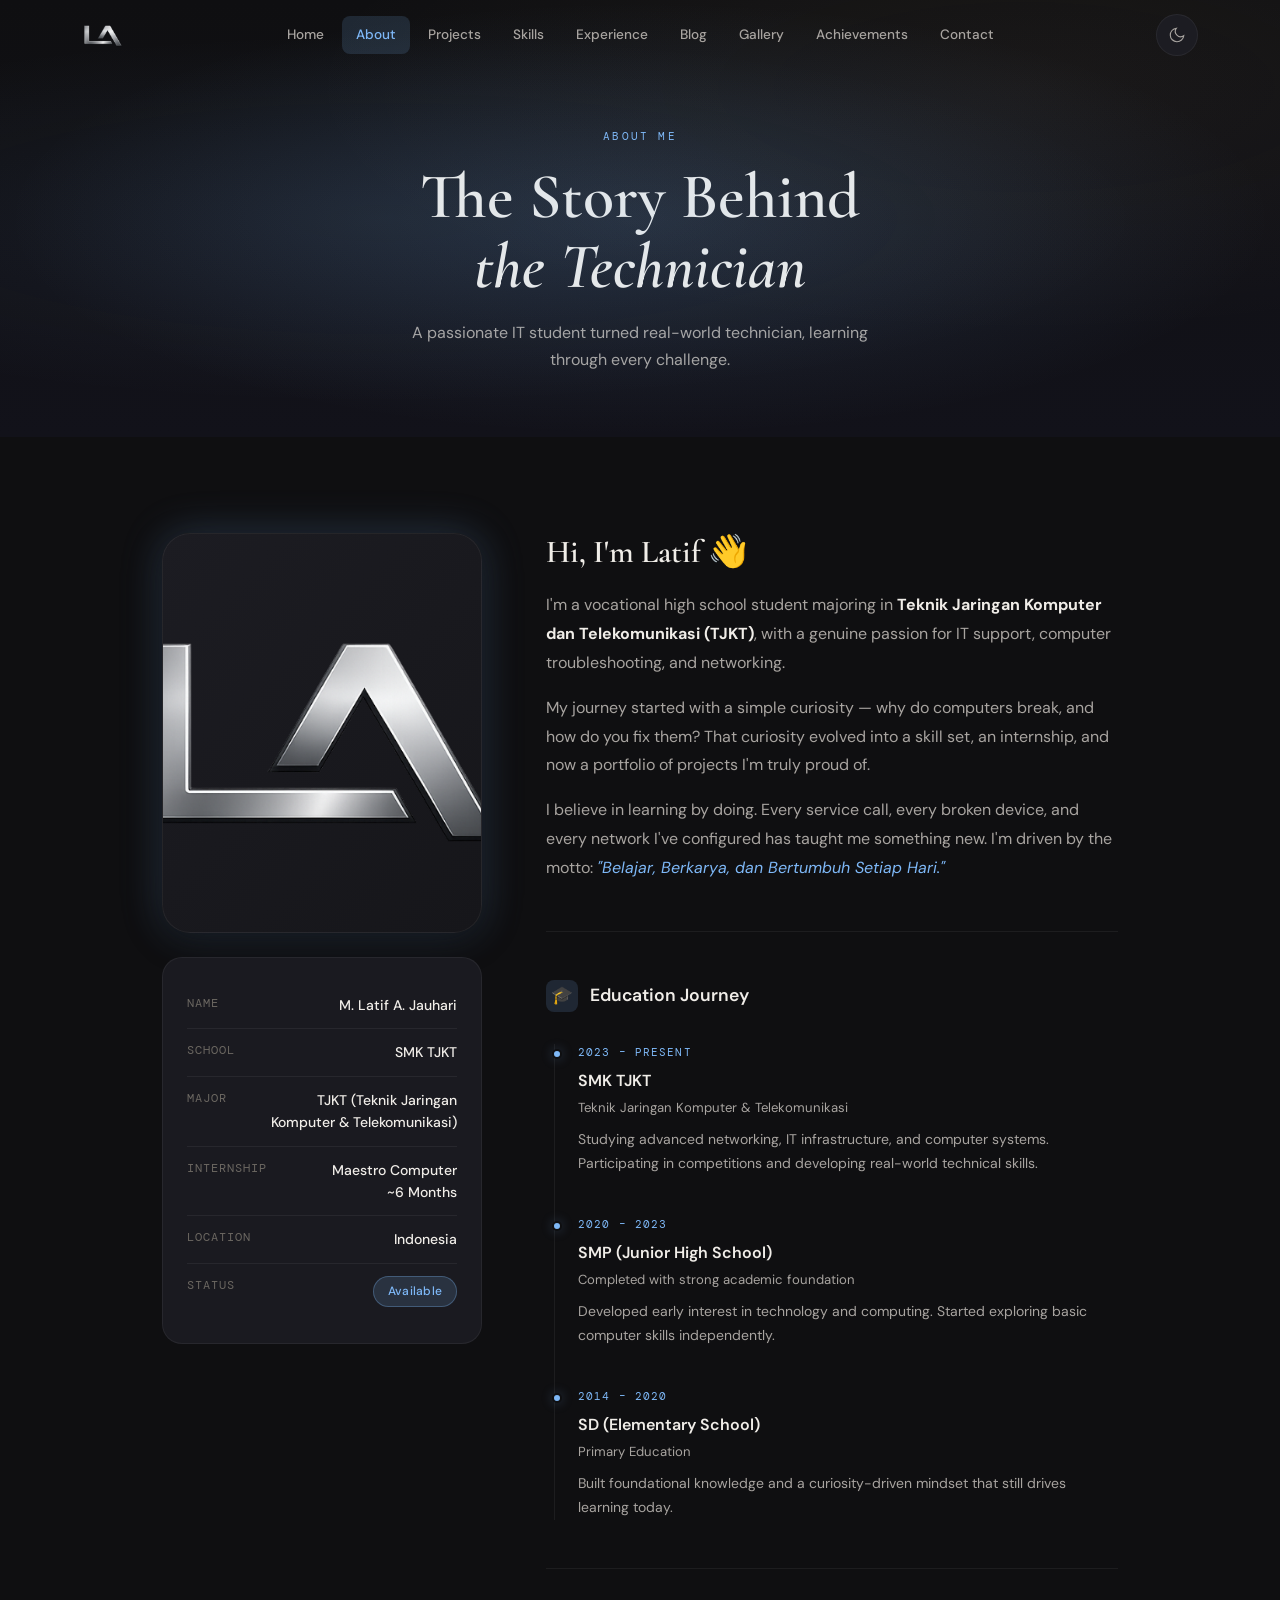
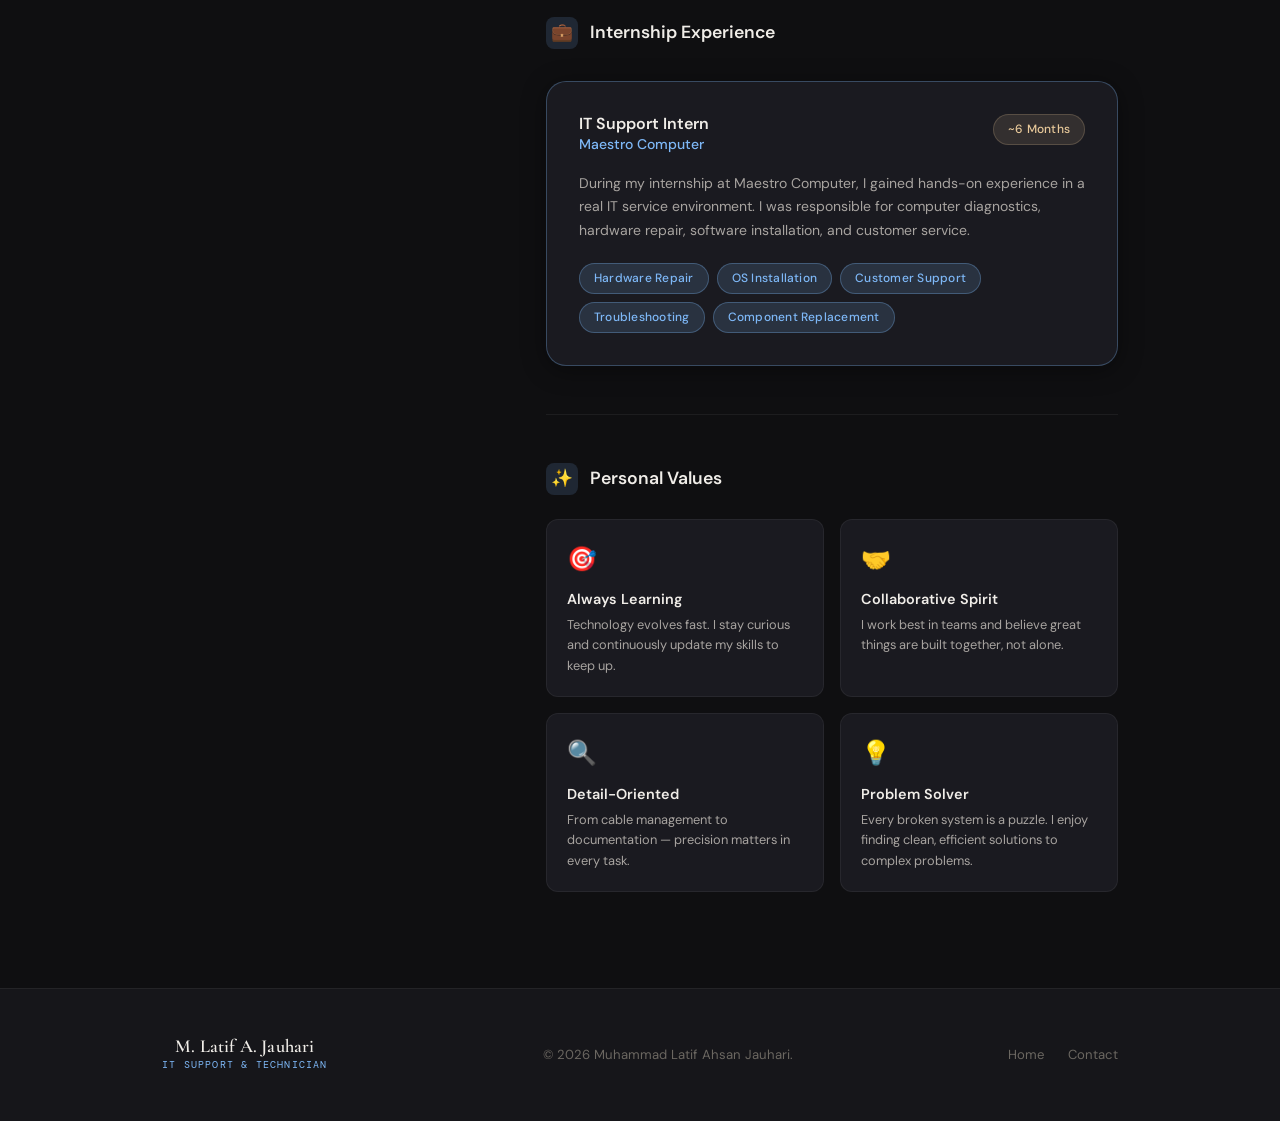
==== commit 6123ee32: "Update about.html" ====
--- a/about.html
+++ b/about.html
@@ -37,6 +37,13 @@
       color: var(--accent-blue);
       margin-bottom: 1.5rem;
       box-shadow: var(--shadow-md), 0 0 40px var(--accent-blue-glow);
+    }
+
+    .about-avatar img{
+      width: 100%;
+      height: 100%;
+      object-fit: cover;
+      border-radius: var(--radius-xl);
     }
 
     .about-quick-info {
